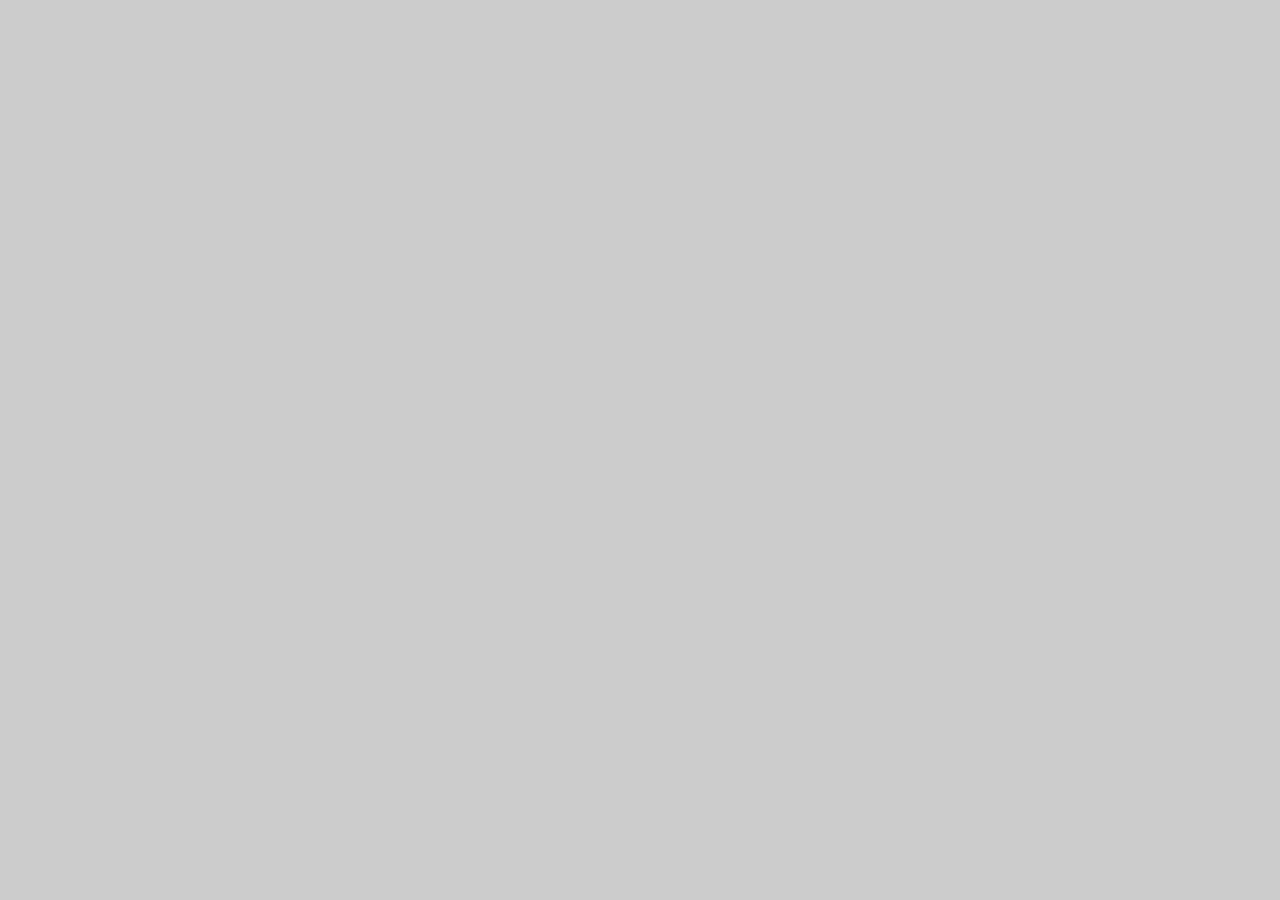
==== index.html @ 68fe043e "style: new font to fit new game theme" ====
<!doctype html>
<html lang="en">
    <head>
        <meta charset="UTF-8" />
        <meta name="viewport" content="width=device-width, initial-scale=1.0" />
        <link rel="shortcut icon" href="./img/3_enemies_chicken/chicken_small/1_walk/1_w.png" type="image/x-icon" />
        <link rel="icon" href="./img/3_enemies_chicken/chicken_small/1_walk/1_w.png" type="image/x-icon" />
        <link rel="stylesheet" href="./style.css" />
        <script type="module" src="./javaScript/game.js"></script>
        <title>El pollo loco</title>
    </head>
    <body>
        <main>
            <h1 id="header" class="hide">LUMENWOOD</h1>
            <p id="rotateMessage" class="hide">Please rotate your device to play.</p>
            <div id="wrprCanvas" class="wrprCanvasStyle hide">
                <!-- canvas -->
                <canvas id="canvas" width="720" height="480"></canvas>
                <!-- overlay -->
                <section id="overlay" class="overlayStyle">
                    <!-- btns top -->
                    <div id="btnsTop" class="btnsTopStyle">
                        <div id="wrprTopBtns">
                            <button id="btnInfo" class="btnsStyle">Info</button>
                            <p id="level" class="levelStyle"></p>
                            <button id="btnMute" class="btnMuteStyle btnsStyle"></button>
                        </div>
                        <div id="btnStartWrpr" class="btnStartWrprStyle">
                            <button id="btnStartGame" class="btnStartGameStyle btnsStyle">Start Game</button>
                        </div>
                    </div>
                    <!-- btns bottom -->
                    <div id="btnsBottom" class="btnsBottomStyle">
                        <section id="btnsPostGame" class="btnsPostGameStyle hide">
                            <button id="btnRestart" class="btnRestartStyle btnsStyle">Restart</button>
                            <button id="btnNextLvl" class="btnNextLvlStyle btnsStyle">Next Level</button>
                            <button id="btnHome" class="btnHomeStyle btnsStyle">Homescreen</button>
                        </section>
                        <section id="sectImpressum" class="wrprImpressum btnsPostGameStyle">
                            <button class="btnsStyle btnImpessum"><a href="html/impressum.html" target="_blank">Impressum</a></button>
                        </section>
                        <!-- btns mobile -->
                        <section id="mobileBtns" class="mobileBtnsStyle hide">
                            <div class="btnSect">
                                <button id="btnLeft" class="btnLeftStyle btnsStyle">
                                    <img src="./img/icons/arrow-left.png" alt="Button left" />
                                </button>
                                <button id="btnRight" class="btnRightStyle btnsStyle">
                                    <img src="./img/icons/arrow-right.png" alt="Button right" />
                                </button>
                            </div>
                            <div class="btnSect">
                                <button id="btnJump" class="btnJumpStyle btnsStyle">
                                    <img src="./img/icons/arrow-up.png" alt="button jump" />
                                </button>
                                <button id="btnThrow" class="btnThrowStyle btnsStyle">
                                    <img src="./img/acorn/acorn-btn.png" alt="button throw" />
                                </button>
                            </div>
                        </section>
                    </div>
                </section>
            </div>
            <!-- dialog game info -->
            <dialog id="gameInfo" closedby="any">
                <div class="wrprDialog">
                    <section id="wrprBtnClose">
                        <button id="btnClose"><img src="./img/icons/close-btn.png" alt="button close dialog"></button>
                    </section>
                    <section>
                        <h2>How to play:</h2>
                        <p>
                            Collect bottles throughout the level. <br />
                            You can throw bottles at chickens to defeat them. Chickens can also be defeated by jumping on them. <br />
                            Be careful not to waste all your bottles — you will need them later to defeat the final boss. The boss can only
                            be defeated by throwing bottles at him.
                        </p>
                    </section>
                    <section id="infoControls">
                        <h2>Controls:</h2>
                        <p>
                            Arrow Up: Jump <br />
                            Arrow Left: Move left <br />
                            Arrow Right: Move right <br />
                            Press D to throw bottles.
                        </p>
                    </section>
                </div>
            </dialog>
        </main>
    </body>
</html>
---- style.css ----
/* #region general */
* {
    margin: 0;
    padding: 0;
    scroll-behavior: smooth;
    box-sizing: border-box;
    text-decoration: none;
    position: relative;
    list-style: none;
    font-size: inherit;
    color: inherit;
    font-family: inherit;
    background: initial;
    border: initial;
}

button {
    cursor: pointer;
}

/* cinzel-decorative-regular - latin */
@font-face {
    font-display: swap; 
    font-family: 'Cinzel Decorative';
    font-style: normal;
    font-weight: 400;
    src: url('./fonts/cinzel-decorative-v19-latin-regular.woff2') format('woff2'); /* Chrome 36+, Opera 23+, Firefox 39+, Safari 12+, iOS 10+ */
}
/* cinzel-decorative-700 - latin */
@font-face {
    font-display: swap; 
    font-family: 'Cinzel Decorative';
    font-style: normal;
    font-weight: 700;
    src: url('./fonts/cinzel-decorative-v19-latin-700.woff2') format('woff2'); /* Chrome 36+, Opera 23+, Firefox 39+, Safari 12+, iOS 10+ */
}
/* cinzel-decorative-900 - latin */
@font-face {
    font-display: swap; 
    font-family: 'Cinzel Decorative';
    font-style: normal;
    font-weight: 900;
    src: url('./fonts/cinzel-decorative-v19-latin-900.woff2') format('woff2'); /* Chrome 36+, Opera 23+, Firefox 39+, Safari 12+, iOS 10+ */
}
/* #endregion */

html {
    height: 100%;
    width: 100%;
}

body {
    height: 100%;
    background: linear-gradient(rgba(0, 0, 0, 0.2), rgba(0, 0, 0, 0.2)), url(./img/5_background/desert-backgr.jpg);
    background-size: cover;
    background-position: bottom;
    background-repeat: no-repeat;
    display: flex;
    flex-direction: column;
    align-items: center;
    font-family: "Cinzel Decorative", serif;
}

.positionCenter {
    justify-content: center;
}

h1 {
    text-align: center;
    margin: 48px;
    font-size: 48px;
    font-weight: 700;
    color: brown;
    text-shadow: 1px 1px 2px rgb(58, 13, 13);
}

#rotateMessage {
    font-size: clamp(1.1rem, 3vw, 1.5rem);
    text-align: center;
    padding: 8px;
}

/* #region canvas */
.wrprCanvasStyle {
    position: relative;
    width: min(720px, 100dvw, calc(100dvh * 1.5));
    aspect-ratio: 720 / 480;

    canvas {
        display: block;
        width: 100%;
        height: 100%;
        border-radius: 20px;
        box-shadow: 1px 1px 5px;
        background-image: url(./img/9_intro_outro_screens/start/startscreen_1.png);
        background-size: cover;
        background-position: center;
        background-repeat: no-repeat;
    }

    /* #region canvas overlay */
    .overlayStyle {
        width: 100%;
        height: 100%;
        position: absolute;
        top: 0;
        z-index: 1;
        display: flex;
        flex-direction: column;
        justify-content: space-between;

        .btnsStyle {
            color: black;
            background-color: #ff9600;
            border: #8c3618 solid 2px;
            border-radius: 15px;
            padding: 4px;
            font-size: clamp(1.1rem, 3vw, 1.5rem);
            font-weight: 700;
            text-shadow: 1px 1px 2px black;
            box-shadow: 1px 1px 5px;
        }

        .btnsStyle:hover {
            transform: scale(1.05);
        }

        .btnsTopStyle {
            width: 100%;
            height: fit-content;
            padding: 8px;
            display: flex;
            justify-content: center;
            flex-direction: column;

            #wrprTopBtns {
                width: 100%;
                display: flex;
                justify-content: space-between;
                align-items: center;

                .btnMuteStyle {
                    font-size: 0;
                    width: clamp(35px, 6vw, 50px);
                    aspect-ratio: 1 / 1;
                    img {
                        width: 100%;
                    }
                }

                .levelStyle {
                    background: none;
                    backdrop-filter: blur(2px);
                    color: black;
                    border: #93cbdf 1px solid;
                    border-radius: 15px;
                    padding: 4px;
                    font-size: clamp(0.9rem, 2vw, 1.1rem);
                    font-weight: 700;
                    text-shadow: 1px 1px 2px #93cbdf;
                    box-shadow: 1px 1px 5px;
                }
            }

            .btnStartWrprStyle {
                width: 100%;
                text-align: center;
            }
        }

        .btnsBottomStyle {
            width: 100%;
        }

        .btnsPostGameStyle {
            width: 100%;
            height: fit-content;
            padding-bottom: 30px;
            display: flex;
            align-items: center;
            justify-content: space-around;
        }

        .wrprImpressum {
            padding-bottom: 10px;

            .btnImpessum {
                font-size: clamp(0.9rem, 2.5vw, 1.2rem);
            }
        }

        .mobileBtnsStyle {
            display: flex;
            justify-content: space-between;
            align-items: center;
            width: 100vw;
            margin-left: calc(50% - 50vw);
            padding-left: 30px;
            padding-right: 30px;
            padding-bottom: 6px;

            div {
                display: flex;
                gap: 20px;
            }

            button {
                font-size: 0;
                border-radius: 10px;
                width: clamp(35px, 6vw, 50px);
                aspect-ratio: 1 / 1;
                -webkit-touch-callout: none;
                -webkit-user-select: none;
                user-select: none;

                img {
                    width: 100%;
                    aspect-ratio: 1 / 1;
                }
            }
        }

        .hide {
            display: none;
        }

        .invisible {
            visibility: hidden;
        }
    }
    /* #endregion */
}

.hide {
    display: none;
}

/* #endregion */

/* #region dialog */
.wrprDialog {
    background-color: blanchedalmond;
    border: #702a0a solid 1px;
    border-radius: 20px;
    height: fit-content;
    font-size: 16px;
    width: clamp(300px, 50dvw, 500px);
    display: flex;
    flex-direction: column;
    gap: 16px;
    padding: 14px;
    position: fixed;
    inset: 0px;
    max-width: 100vw;
    max-height: 100dvh;
    margin: auto;
    z-index: 1;

    #wrprBtnClose {
        text-align: right;

        button {
            img {
                width: 25px;
                height: 25px;
            }
        }

        button:hover {
            transform: scale(1.1);
        }
    }

    h2 {
        margin-bottom: 8px;
    }
}

#gameInfo::backdrop {
    overflow: hidden;
    overscroll-behavior: contain;
    background-color: black;
    opacity: 0.5;
}

/* #endregion */

#impressum {
    font-family: Arial, Helvetica, sans-serif;
}
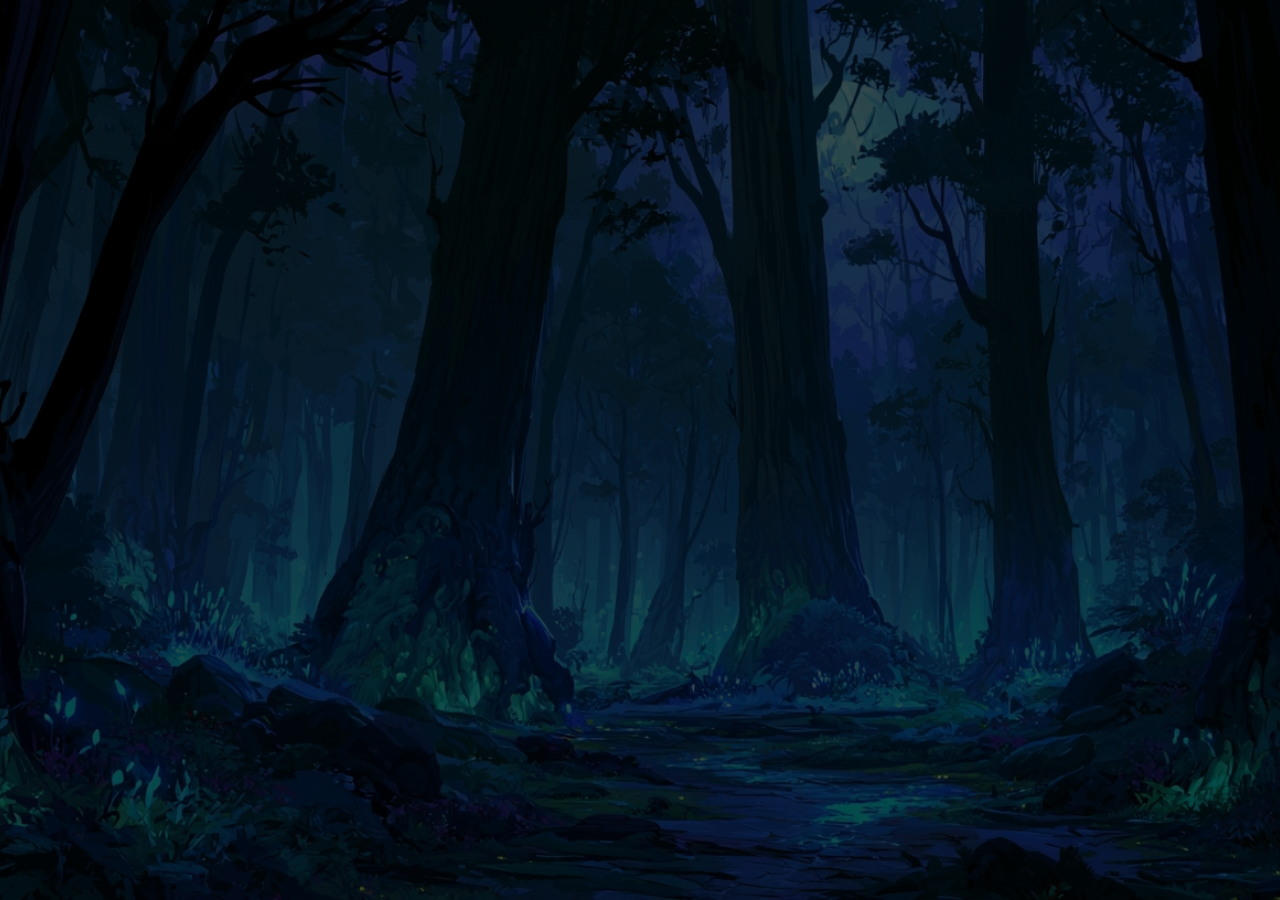
==== commit 336f17e4: "style: new button and other (info and level) ui details changed to fit new game theme" ====
--- a/index.html
+++ b/index.html
@@ -21,9 +21,11 @@
                     <!-- btns top -->
                     <div id="btnsTop" class="btnsTopStyle">
                         <div id="wrprTopBtns">
-                            <button id="btnInfo" class="btnsStyle">Info</button>
-                            <p id="level" class="levelStyle"></p>
-                            <button id="btnMute" class="btnMuteStyle btnsStyle"></button>
+                            <button id="btnInfo" class="btnsStyle btnInfoStyle">Info</button>
+                            <div class="levelStyle">
+                                <p id="level"></p>
+                            </div>
+                            <button id="btnMute" class="btnMuteStyle btnsStyle soundMuted"></button>
                         </div>
                         <div id="btnStartWrpr" class="btnStartWrprStyle">
                             <button id="btnStartGame" class="btnStartGameStyle btnsStyle">Start Game</button>
@@ -34,27 +36,27 @@
                         <section id="btnsPostGame" class="btnsPostGameStyle hide">
                             <button id="btnRestart" class="btnRestartStyle btnsStyle">Restart</button>
                             <button id="btnNextLvl" class="btnNextLvlStyle btnsStyle">Next Level</button>
-                            <button id="btnHome" class="btnHomeStyle btnsStyle">Homescreen</button>
+                            <button id="btnHome" class="btnHomeStyle btnsStyle">Home</button>
                         </section>
-                        <section id="sectImpressum" class="wrprImpressum btnsPostGameStyle">
+                        <section id="sectImpressum" class="wrprImpressum">
                             <button class="btnsStyle btnImpessum"><a href="html/impressum.html" target="_blank">Impressum</a></button>
                         </section>
                         <!-- btns mobile -->
                         <section id="mobileBtns" class="mobileBtnsStyle hide">
                             <div class="btnSect">
                                 <button id="btnLeft" class="btnLeftStyle btnsStyle">
-                                    <img src="./img/icons/arrow-left.png" alt="Button left" />
+                                    <img src="./img/buttons/mobile-btn-left.png" alt="Button left" />
                                 </button>
                                 <button id="btnRight" class="btnRightStyle btnsStyle">
-                                    <img src="./img/icons/arrow-right.png" alt="Button right" />
+                                    <img src="./img/buttons/mobile-btn-right.png" alt="Button right" />
                                 </button>
                             </div>
                             <div class="btnSect">
                                 <button id="btnJump" class="btnJumpStyle btnsStyle">
-                                    <img src="./img/icons/arrow-up.png" alt="button jump" />
+                                    <img src="./img/buttons/mobile-btn-jump.png" alt="button jump" />
                                 </button>
                                 <button id="btnThrow" class="btnThrowStyle btnsStyle">
-                                    <img src="./img/acorn/acorn-btn.png" alt="button throw" />
+                                    <img src="./img/buttons/mobile-btn-acorn.png" alt="button throw" />
                                 </button>
                             </div>
                         </section>
@@ -64,27 +66,31 @@
             <!-- dialog game info -->
             <dialog id="gameInfo" closedby="any">
                 <div class="wrprDialog">
-                    <section id="wrprBtnClose">
-                        <button id="btnClose"><img src="./img/icons/close-btn.png" alt="button close dialog"></button>
-                    </section>
-                    <section>
-                        <h2>How to play:</h2>
-                        <p>
-                            Collect bottles throughout the level. <br />
-                            You can throw bottles at chickens to defeat them. Chickens can also be defeated by jumping on them. <br />
-                            Be careful not to waste all your bottles — you will need them later to defeat the final boss. The boss can only
-                            be defeated by throwing bottles at him.
-                        </p>
-                    </section>
-                    <section id="infoControls">
-                        <h2>Controls:</h2>
-                        <p>
-                            Arrow Up: Jump <br />
-                            Arrow Left: Move left <br />
-                            Arrow Right: Move right <br />
-                            Press D to throw bottles.
-                        </p>
-                    </section>
+                    <div class="padding-wrapper">
+                        <div class="info-content">
+                            <section id="wrprBtnClose">
+                                <button id="btnClose"><img src="./img/icons/close-btn.png" alt="button close dialog"></button>
+                            </section>
+                            <section>
+                                <h2>How to play:</h2>
+                                <p>
+                                    Collect bottles throughout the level. <br />
+                                    You can throw bottles at chickens to defeat them. Chickens can also be defeated by jumping on them. <br />
+                                    Be careful not to waste all your bottles — you will need them later to defeat the final boss. The boss can only
+                                    be defeated by throwing bottles at him.
+                                </p>
+                            </section>
+                            <section id="infoControls">
+                                <h2>Controls:</h2>
+                                <p>
+                                    Arrow Up: Jump <br />
+                                    Arrow Left: Move left <br />
+                                    Arrow Right: Move right <br />
+                                    Press D to throw bottles.
+                                </p>
+                            </section>
+                        </div>
+                    </div>
                 </div>
             </dialog>
         </main>
--- a/style.css
+++ b/style.css
@@ -51,7 +51,7 @@
 
 body {
     height: 100%;
-    background: linear-gradient(rgba(0, 0, 0, 0.2), rgba(0, 0, 0, 0.2)), url(./img/5_background/desert-backgr.jpg);
+    background: linear-gradient(rgba(0, 0, 0, 0.7), rgba(0, 0, 0, 0.7)), url(./img/background-body.jpg);
     background-size: cover;
     background-position: bottom;
     background-repeat: no-repeat;
@@ -91,8 +91,8 @@
         width: 100%;
         height: 100%;
         border-radius: 20px;
-        box-shadow: 1px 1px 5px;
-        background-image: url(./img/9_intro_outro_screens/start/startscreen_1.png);
+        border: 3px solid #7AE4EB;
+        background-image: url(./img/home.jpg);
         background-size: cover;
         background-position: center;
         background-repeat: no-repeat;
@@ -110,15 +110,12 @@
         justify-content: space-between;
 
         .btnsStyle {
-            color: black;
-            background-color: #ff9600;
-            border: #8c3618 solid 2px;
-            border-radius: 15px;
+            background-size: cover;
+            background-repeat: no-repeat;
             padding: 4px;
+            color: #7AE4EB;
             font-size: clamp(1.1rem, 3vw, 1.5rem);
             font-weight: 700;
-            text-shadow: 1px 1px 2px black;
-            box-shadow: 1px 1px 5px;
         }
 
         .btnsStyle:hover {
@@ -139,32 +136,73 @@
                 justify-content: space-between;
                 align-items: center;
 
+                .btnInfoStyle{
+                    background-image: url("./img/buttons/btn-4.png");
+                    background-size: 100% 100%;
+                    height: 40px;
+                    width: 80px;
+
+                    @media (min-width: 700px){
+                        height: 60px;
+                        width: 120px;
+                    }
+                }
+
                 .btnMuteStyle {
                     font-size: 0;
-                    width: clamp(35px, 6vw, 50px);
+                    width: clamp(45px, 6vw, 60px);
                     aspect-ratio: 1 / 1;
-                    img {
-                        width: 100%;
+                    background-size: 100% 100%;
+                }
+
+                .soundMuted{
+                    background-image: url("./img/buttons/btn-mute.png");
+                }
+
+                .soundOn{
+                    background-image: url("./img/buttons/btn-sound.png");
+                }
+
+                .levelStyle {
+                    position: absolute;
+                    top: 50%;
+                    left: 50%;
+                    transform: translate(-50%, -50%);
+                    width: 100px;
+                    height: 40px;
+                    text-align: center;
+                    display: flex;
+                    justify-content: center;
+                    align-items: center;
+                    color: #7AE4EB;
+                    font-size: 14px;
+                    font-weight: 400;
+                    background-image: url("./img/buttons/level-background.png");
+                    background-size: 100% 100%;
+
+                    @media (min-width: 700px){
+                        height: 50px;
+                        width: 120px;
+                        font-size: 16px;
                     }
-                }
-
-                .levelStyle {
-                    background: none;
-                    backdrop-filter: blur(2px);
-                    color: black;
-                    border: #93cbdf 1px solid;
-                    border-radius: 15px;
-                    padding: 4px;
-                    font-size: clamp(0.9rem, 2vw, 1.1rem);
-                    font-weight: 700;
-                    text-shadow: 1px 1px 2px #93cbdf;
-                    box-shadow: 1px 1px 5px;
                 }
             }
 
             .btnStartWrprStyle {
                 width: 100%;
                 text-align: center;
+
+                .btnStartGameStyle{
+                    width: 180px;
+                    height: 40px;
+                    background-image: url("./img/buttons/btn-2.png");
+                    background-size: 100% 100%;
+
+                    @media (min-width: 700px){
+                        height: 60px;
+                        width: 210px;
+                    }
+                }
             }
         }
 
@@ -179,13 +217,33 @@
             display: flex;
             align-items: center;
             justify-content: space-around;
+
+            button{
+                background-image: url("./img/buttons/btn-2.png");
+                background-size: 100% 100%;
+                height: 50px;
+                width: 140px;
+
+                @media (min-width: 700px){
+                    height: 60px;
+                    width: 190px;
+                }
+            }
         }
 
         .wrprImpressum {
             padding-bottom: 10px;
+            padding-right: 10px;
+            display: flex;
+            align-items: center;
+            justify-content: end;
 
             .btnImpessum {
-                font-size: clamp(0.9rem, 2.5vw, 1.2rem);
+                font-size: 14px;
+                background-image: url("./img/buttons/btn-3.png");
+                background-size: 100% 100%;
+                height: 30px;
+                width: 110px;
             }
         }
 
@@ -239,16 +297,16 @@
 
 /* #region dialog */
 .wrprDialog {
-    background-color: blanchedalmond;
-    border: #702a0a solid 1px;
-    border-radius: 20px;
-    height: fit-content;
-    font-size: 16px;
-    width: clamp(300px, 50dvw, 500px);
+    background-image: url("./img/buttons/backgr-game-info.png");
+    background-size: 100% 100%;
+    color: white;
+    font-size: 14px;
+    width: clamp(300px, 60dvw, 600px);
+    height: clamp(300px, 60dvw, 600px);
+    aspect-ratio: 1/1;
     display: flex;
     flex-direction: column;
     gap: 16px;
-    padding: 14px;
     position: fixed;
     inset: 0px;
     max-width: 100vw;
@@ -256,6 +314,32 @@
     margin: auto;
     z-index: 1;
 
+    .padding-wrapper{
+        padding: 60px;
+
+        @media (min-width: 850px){
+            padding: 80px;
+        }
+    }
+
+    .info-content{
+        height: calc(clamp(300px, 60dvw, 600px) - 120px);
+        max-height: calc(100dvh - 120px);
+        box-sizing: border-box;
+        overflow-y: auto;
+        scrollbar-width: thin;
+        scrollbar-color: #7AE4EB transparent;
+        padding-right: 16px;
+        box-shadow: 0 4px 2px -2px #7AE4EB;
+        
+
+        @media (min-width: 850px){
+        height: calc(clamp(300px, 60dvw, 600px) - 160px);
+        max-height: calc(100dvh - 160px);
+        box-shadow: none;
+        }
+    }
+
     #wrprBtnClose {
         text-align: right;
 
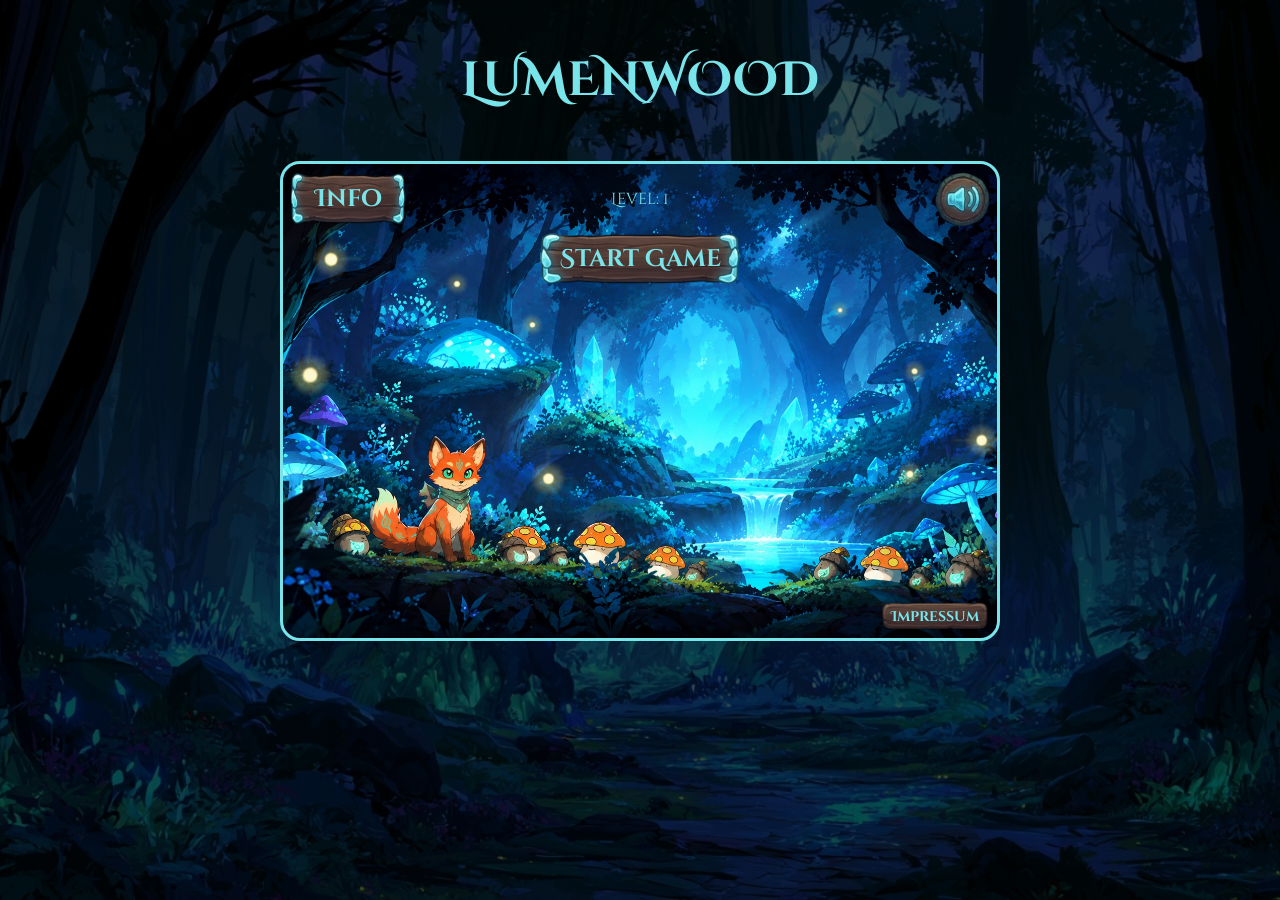
==== commit 09a72df6: "style: format with prettier" ====
--- a/index.html
+++ b/index.html
@@ -1,98 +1,110 @@
 <!doctype html>
 <html lang="en">
-    <head>
-        <meta charset="UTF-8" />
-        <meta name="viewport" content="width=device-width, initial-scale=1.0" />
-        <link rel="shortcut icon" href="./img/3_enemies_chicken/chicken_small/1_walk/1_w.png" type="image/x-icon" />
-        <link rel="icon" href="./img/3_enemies_chicken/chicken_small/1_walk/1_w.png" type="image/x-icon" />
-        <link rel="stylesheet" href="./style.css" />
-        <script type="module" src="./javaScript/game.js"></script>
-        <title>El pollo loco</title>
-    </head>
-    <body>
-        <main>
-            <h1 id="header" class="hide">LUMENWOOD</h1>
-            <p id="rotateMessage" class="hide">Please rotate your device to play.</p>
-            <div id="wrprCanvas" class="wrprCanvasStyle hide">
-                <!-- canvas -->
-                <canvas id="canvas" width="720" height="480"></canvas>
-                <!-- overlay -->
-                <section id="overlay" class="overlayStyle">
-                    <!-- btns top -->
-                    <div id="btnsTop" class="btnsTopStyle">
-                        <div id="wrprTopBtns">
-                            <button id="btnInfo" class="btnsStyle btnInfoStyle">Info</button>
-                            <div class="levelStyle">
-                                <p id="level"></p>
-                            </div>
-                            <button id="btnMute" class="btnMuteStyle btnsStyle soundMuted"></button>
-                        </div>
-                        <div id="btnStartWrpr" class="btnStartWrprStyle">
-                            <button id="btnStartGame" class="btnStartGameStyle btnsStyle">Start Game</button>
-                        </div>
-                    </div>
-                    <!-- btns bottom -->
-                    <div id="btnsBottom" class="btnsBottomStyle">
-                        <section id="btnsPostGame" class="btnsPostGameStyle hide">
-                            <button id="btnRestart" class="btnRestartStyle btnsStyle">Restart</button>
-                            <button id="btnNextLvl" class="btnNextLvlStyle btnsStyle">Next Level</button>
-                            <button id="btnHome" class="btnHomeStyle btnsStyle">Home</button>
-                        </section>
-                        <section id="sectImpressum" class="wrprImpressum">
-                            <button class="btnsStyle btnImpessum"><a href="html/impressum.html" target="_blank">Impressum</a></button>
-                        </section>
-                        <!-- btns mobile -->
-                        <section id="mobileBtns" class="mobileBtnsStyle hide">
-                            <div class="btnSect">
-                                <button id="btnLeft" class="btnLeftStyle btnsStyle">
-                                    <img src="./img/buttons/mobile-btn-left.png" alt="Button left" />
-                                </button>
-                                <button id="btnRight" class="btnRightStyle btnsStyle">
-                                    <img src="./img/buttons/mobile-btn-right.png" alt="Button right" />
-                                </button>
-                            </div>
-                            <div class="btnSect">
-                                <button id="btnJump" class="btnJumpStyle btnsStyle">
-                                    <img src="./img/buttons/mobile-btn-jump.png" alt="button jump" />
-                                </button>
-                                <button id="btnThrow" class="btnThrowStyle btnsStyle">
-                                    <img src="./img/buttons/mobile-btn-acorn.png" alt="button throw" />
-                                </button>
-                            </div>
-                        </section>
-                    </div>
-                </section>
-            </div>
-            <!-- dialog game info -->
-            <dialog id="gameInfo" closedby="any">
-                <div class="wrprDialog">
-                    <div class="padding-wrapper">
-                        <div class="info-content">
-                            <section id="wrprBtnClose">
-                                <button id="btnClose"><img src="./img/icons/close-btn.png" alt="button close dialog"></button>
-                            </section>
-                            <section>
-                                <h2>How to play:</h2>
-                                <p>
-                                    Collect bottles throughout the level. <br />
-                                    You can throw bottles at chickens to defeat them. Chickens can also be defeated by jumping on them. <br />
-                                    Be careful not to waste all your bottles — you will need them later to defeat the final boss. The boss can only
-                                    be defeated by throwing bottles at him.
-                                </p>
-                            </section>
-                            <section id="infoControls">
-                                <h2>Controls:</h2>
-                                <p>
-                                    Arrow Up: Jump <br />
-                                    Arrow Left: Move left <br />
-                                    Arrow Right: Move right <br />
-                                    Press D to throw bottles.
-                                </p>
-                            </section>
-                        </div>
-                    </div>
-                </div>
-            </dialog>
-        </main>
-    </body>
+	<head>
+		<meta charset="UTF-8" />
+		<meta name="viewport" content="width=device-width, initial-scale=1.0" />
+		<link rel="shortcut icon" href="./img/favicon.png" type="image/x-icon" />
+		<link rel="icon" href="./img/favicon.png" type="image/x-icon" />
+		<link rel="stylesheet" href="./style.css" />
+		<script type="module" src="./javaScript/game.js"></script>
+		<title>Lumenwood</title>
+	</head>
+	<body>
+		<main>
+			<h1 id="header" class="hide">LUMENWOOD</h1>
+			<p id="rotateMessage" class="hide">Please rotate your device to play.</p>
+			<div id="wrprCanvas" class="wrprCanvasStyle hide">
+				<!-- canvas -->
+				<canvas id="canvas" width="720" height="480"></canvas>
+				<!-- overlay -->
+				<section id="overlay" class="overlayStyle">
+					<!-- btns top -->
+					<div id="btnsTop" class="btnsTopStyle">
+						<div id="wrprTopBtns">
+							<button id="btnInfo" class="btnsStyle btnInfoStyle">Info</button>
+							<div class="levelStyle">
+								<p id="level"></p>
+							</div>
+							<button id="btnMute" class="btnMuteStyle btnsStyle soundMuted"></button>
+						</div>
+						<div id="btnStartWrpr" class="btnStartWrprStyle">
+							<button id="btnStartGame" class="btnStartGameStyle btnsStyle">Start Game</button>
+						</div>
+					</div>
+					<!-- btns bottom -->
+					<div id="btnsBottom" class="btnsBottomStyle">
+						<section id="btnsPostGame" class="btnsPostGameStyle hide">
+							<button id="btnRestart" class="btnRestartStyle btnsStyle">Restart</button>
+							<button id="btnNextLvl" class="btnNextLvlStyle btnsStyle">Next Level</button>
+							<button id="btnHome" class="btnHomeStyle btnsStyle">Home</button>
+						</section>
+						<section id="sectImpressum" class="wrprImpressum">
+							<button class="btnsStyle btnImpessum"><a href="html/impressum.html" target="_blank">Impressum</a></button>
+						</section>
+						<!-- btns mobile -->
+						<section id="mobileBtns" class="mobileBtnsStyle hide">
+							<div class="btnSect">
+								<button id="btnLeft" class="btnLeftStyle btnsStyle">
+									<img src="./img/buttons/mobile-btn-left.png" alt="Button left" />
+								</button>
+								<button id="btnRight" class="btnRightStyle btnsStyle">
+									<img src="./img/buttons/mobile-btn-right.png" alt="Button right" />
+								</button>
+							</div>
+							<div class="btnSect">
+								<button id="btnJump" class="btnJumpStyle btnsStyle">
+									<img src="./img/buttons/mobile-btn-jump.png" alt="button jump" />
+								</button>
+								<button id="btnThrow" class="btnThrowStyle btnsStyle">
+									<img src="./img/buttons/mobile-btn-acorn.png" alt="button throw" />
+								</button>
+							</div>
+						</section>
+					</div>
+				</section>
+			</div>
+			<!-- dialog game info -->
+			<dialog id="gameInfo" closedby="any">
+				<div class="wrprDialog">
+					<div class="padding-wrapper">
+						<div class="info-content">
+							<section id="wrprBtnClose">
+								<button id="btnClose"><img src="./img/buttons/btn-close.png" alt="button close dialog" /></button>
+							</section>
+							<section>
+								<h2>How to play:</h2>
+								<p>
+									Collect acorns throughout the level. <br />
+									You can throw acorns at mushrooms to defeat them. Mushrooms can also be defeated by jumping on them. <br />
+									Be careful not to waste all your acorns — you will need them later to defeat the final boss. The boss can only be defeated
+									by throwing acorns at him.
+								</p>
+							</section>
+							<section id="infoControls">
+								<h2>Controls:</h2>
+								<div class="key-controls">
+									<div>
+										<img src="./img/icons/key-up.png" alt="icon keyboard key arrow up" />
+										<p>Jump</p>
+									</div>
+									<div>
+										<img src="./img/icons/key-left.png" alt="icon keyboard key arrow left" />
+										<p>Left</p>
+									</div>
+									<div>
+										<img src="./img/icons/key-right.png" alt="icon keyboard key arrow right" />
+										<p>Right</p>
+									</div>
+									<div>
+										<img src="./img/icons/key-d.png" alt="icon keyboard key D" />
+										<p>Throw</p>
+									</div>
+								</div>
+							</section>
+						</div>
+					</div>
+				</div>
+			</dialog>
+		</main>
+	</body>
 </html>
--- a/style.css
+++ b/style.css
@@ -1,374 +1,396 @@
 /* #region general */
 * {
-    margin: 0;
-    padding: 0;
-    scroll-behavior: smooth;
-    box-sizing: border-box;
-    text-decoration: none;
-    position: relative;
-    list-style: none;
-    font-size: inherit;
-    color: inherit;
-    font-family: inherit;
-    background: initial;
-    border: initial;
+	margin: 0;
+	padding: 0;
+	scroll-behavior: smooth;
+	box-sizing: border-box;
+	text-decoration: none;
+	position: relative;
+	list-style: none;
+	font-size: inherit;
+	color: inherit;
+	font-family: inherit;
+	background: initial;
+	border: initial;
 }
 
 button {
-    cursor: pointer;
+	cursor: pointer;
 }
 
 /* cinzel-decorative-regular - latin */
 @font-face {
-    font-display: swap; 
-    font-family: 'Cinzel Decorative';
-    font-style: normal;
-    font-weight: 400;
-    src: url('./fonts/cinzel-decorative-v19-latin-regular.woff2') format('woff2'); /* Chrome 36+, Opera 23+, Firefox 39+, Safari 12+, iOS 10+ */
+	font-display: swap;
+	font-family: "Cinzel Decorative";
+	font-style: normal;
+	font-weight: 400;
+	src: url("./fonts/cinzel-decorative-v19-latin-regular.woff2") format("woff2"); /* Chrome 36+, Opera 23+, Firefox 39+, Safari 12+, iOS 10+ */
 }
 /* cinzel-decorative-700 - latin */
 @font-face {
-    font-display: swap; 
-    font-family: 'Cinzel Decorative';
-    font-style: normal;
-    font-weight: 700;
-    src: url('./fonts/cinzel-decorative-v19-latin-700.woff2') format('woff2'); /* Chrome 36+, Opera 23+, Firefox 39+, Safari 12+, iOS 10+ */
+	font-display: swap;
+	font-family: "Cinzel Decorative";
+	font-style: normal;
+	font-weight: 700;
+	src: url("./fonts/cinzel-decorative-v19-latin-700.woff2") format("woff2"); /* Chrome 36+, Opera 23+, Firefox 39+, Safari 12+, iOS 10+ */
 }
 /* cinzel-decorative-900 - latin */
 @font-face {
-    font-display: swap; 
-    font-family: 'Cinzel Decorative';
-    font-style: normal;
-    font-weight: 900;
-    src: url('./fonts/cinzel-decorative-v19-latin-900.woff2') format('woff2'); /* Chrome 36+, Opera 23+, Firefox 39+, Safari 12+, iOS 10+ */
+	font-display: swap;
+	font-family: "Cinzel Decorative";
+	font-style: normal;
+	font-weight: 900;
+	src: url("./fonts/cinzel-decorative-v19-latin-900.woff2") format("woff2"); /* Chrome 36+, Opera 23+, Firefox 39+, Safari 12+, iOS 10+ */
 }
 /* #endregion */
 
 html {
-    height: 100%;
-    width: 100%;
+	height: 100%;
+	width: 100%;
 }
 
 body {
-    height: 100%;
-    background: linear-gradient(rgba(0, 0, 0, 0.7), rgba(0, 0, 0, 0.7)), url(./img/background-body.jpg);
-    background-size: cover;
-    background-position: bottom;
-    background-repeat: no-repeat;
-    display: flex;
-    flex-direction: column;
-    align-items: center;
-    font-family: "Cinzel Decorative", serif;
+	height: 100%;
+	background: linear-gradient(rgba(0, 0, 0, 0.7), rgba(0, 0, 0, 0.7)), url(./img/background-body.jpg);
+	background-size: cover;
+	background-position: bottom;
+	background-repeat: no-repeat;
+	display: flex;
+	flex-direction: column;
+	align-items: center;
+	font-family: "Cinzel Decorative", serif;
 }
 
 .positionCenter {
-    justify-content: center;
+	justify-content: center;
 }
 
 h1 {
-    text-align: center;
-    margin: 48px;
-    font-size: 48px;
-    font-weight: 700;
-    color: brown;
-    text-shadow: 1px 1px 2px rgb(58, 13, 13);
+	text-align: center;
+	margin: 48px;
+	font-size: 48px;
+	font-weight: 700;
+	color: #7ae4eb;
 }
 
 #rotateMessage {
-    font-size: clamp(1.1rem, 3vw, 1.5rem);
-    text-align: center;
-    padding: 8px;
+	font-size: clamp(1.1rem, 3vw, 1.5rem);
+	text-align: center;
+	padding: 8px;
 }
 
 /* #region canvas */
 .wrprCanvasStyle {
-    position: relative;
-    width: min(720px, 100dvw, calc(100dvh * 1.5));
-    aspect-ratio: 720 / 480;
-
-    canvas {
-        display: block;
-        width: 100%;
-        height: 100%;
-        border-radius: 20px;
-        border: 3px solid #7AE4EB;
-        background-image: url(./img/home.jpg);
-        background-size: cover;
-        background-position: center;
-        background-repeat: no-repeat;
-    }
-
-    /* #region canvas overlay */
-    .overlayStyle {
-        width: 100%;
-        height: 100%;
-        position: absolute;
-        top: 0;
-        z-index: 1;
-        display: flex;
-        flex-direction: column;
-        justify-content: space-between;
-
-        .btnsStyle {
-            background-size: cover;
-            background-repeat: no-repeat;
-            padding: 4px;
-            color: #7AE4EB;
-            font-size: clamp(1.1rem, 3vw, 1.5rem);
-            font-weight: 700;
-        }
-
-        .btnsStyle:hover {
-            transform: scale(1.05);
-        }
-
-        .btnsTopStyle {
-            width: 100%;
-            height: fit-content;
-            padding: 8px;
-            display: flex;
-            justify-content: center;
-            flex-direction: column;
-
-            #wrprTopBtns {
-                width: 100%;
-                display: flex;
-                justify-content: space-between;
-                align-items: center;
-
-                .btnInfoStyle{
-                    background-image: url("./img/buttons/btn-4.png");
-                    background-size: 100% 100%;
-                    height: 40px;
-                    width: 80px;
-
-                    @media (min-width: 700px){
-                        height: 60px;
-                        width: 120px;
-                    }
-                }
-
-                .btnMuteStyle {
-                    font-size: 0;
-                    width: clamp(45px, 6vw, 60px);
-                    aspect-ratio: 1 / 1;
-                    background-size: 100% 100%;
-                }
-
-                .soundMuted{
-                    background-image: url("./img/buttons/btn-mute.png");
-                }
-
-                .soundOn{
-                    background-image: url("./img/buttons/btn-sound.png");
-                }
-
-                .levelStyle {
-                    position: absolute;
-                    top: 50%;
-                    left: 50%;
-                    transform: translate(-50%, -50%);
-                    width: 100px;
-                    height: 40px;
-                    text-align: center;
-                    display: flex;
-                    justify-content: center;
-                    align-items: center;
-                    color: #7AE4EB;
-                    font-size: 14px;
-                    font-weight: 400;
-                    background-image: url("./img/buttons/level-background.png");
-                    background-size: 100% 100%;
-
-                    @media (min-width: 700px){
-                        height: 50px;
-                        width: 120px;
-                        font-size: 16px;
-                    }
-                }
-            }
-
-            .btnStartWrprStyle {
-                width: 100%;
-                text-align: center;
-
-                .btnStartGameStyle{
-                    width: 180px;
-                    height: 40px;
-                    background-image: url("./img/buttons/btn-2.png");
-                    background-size: 100% 100%;
-
-                    @media (min-width: 700px){
-                        height: 60px;
-                        width: 210px;
-                    }
-                }
-            }
-        }
-
-        .btnsBottomStyle {
-            width: 100%;
-        }
-
-        .btnsPostGameStyle {
-            width: 100%;
-            height: fit-content;
-            padding-bottom: 30px;
-            display: flex;
-            align-items: center;
-            justify-content: space-around;
-
-            button{
-                background-image: url("./img/buttons/btn-2.png");
-                background-size: 100% 100%;
-                height: 50px;
-                width: 140px;
-
-                @media (min-width: 700px){
-                    height: 60px;
-                    width: 190px;
-                }
-            }
-        }
-
-        .wrprImpressum {
-            padding-bottom: 10px;
-            padding-right: 10px;
-            display: flex;
-            align-items: center;
-            justify-content: end;
-
-            .btnImpessum {
-                font-size: 14px;
-                background-image: url("./img/buttons/btn-3.png");
-                background-size: 100% 100%;
-                height: 30px;
-                width: 110px;
-            }
-        }
-
-        .mobileBtnsStyle {
-            display: flex;
-            justify-content: space-between;
-            align-items: center;
-            width: 100vw;
-            margin-left: calc(50% - 50vw);
-            padding-left: 30px;
-            padding-right: 30px;
-            padding-bottom: 6px;
-
-            div {
-                display: flex;
-                gap: 20px;
-            }
-
-            button {
-                font-size: 0;
-                border-radius: 10px;
-                width: clamp(35px, 6vw, 50px);
-                aspect-ratio: 1 / 1;
-                -webkit-touch-callout: none;
-                -webkit-user-select: none;
-                user-select: none;
-
-                img {
-                    width: 100%;
-                    aspect-ratio: 1 / 1;
-                }
-            }
-        }
-
-        .hide {
-            display: none;
-        }
-
-        .invisible {
-            visibility: hidden;
-        }
-    }
-    /* #endregion */
+	position: relative;
+	width: min(720px, 100dvw, calc(100dvh * 1.5));
+	aspect-ratio: 720 / 480;
+
+	canvas {
+		display: block;
+		width: 100%;
+		height: 100%;
+		border-radius: 20px;
+		border: 3px solid #7ae4eb;
+		background-image: url(./img/home.jpg);
+		background-size: cover;
+		background-position: center;
+		background-repeat: no-repeat;
+	}
+
+	/* #region canvas overlay */
+	.overlayStyle {
+		width: 100%;
+		height: 100%;
+		position: absolute;
+		top: 0;
+		z-index: 1;
+		display: flex;
+		flex-direction: column;
+		justify-content: space-between;
+
+		.btnsStyle {
+			background-size: cover;
+			background-repeat: no-repeat;
+			padding: 4px;
+			color: #7ae4eb;
+			font-size: clamp(1.1rem, 3vw, 1.5rem);
+			font-weight: 700;
+		}
+
+		.btnsStyle:hover {
+			transform: scale(1.05);
+		}
+
+		.btnsTopStyle {
+			width: 100%;
+			height: fit-content;
+			padding: 8px;
+			display: flex;
+			justify-content: center;
+			flex-direction: column;
+
+			#wrprTopBtns {
+				width: 100%;
+				display: flex;
+				justify-content: space-between;
+				align-items: center;
+
+				.btnInfoStyle {
+					background-image: url("./img/buttons/btn-4.png");
+					background-size: 100% 100%;
+					height: 40px;
+					width: 80px;
+
+					@media (min-width: 700px) {
+						height: 60px;
+						width: 120px;
+					}
+				}
+
+				.btnMuteStyle {
+					font-size: 0;
+					width: clamp(45px, 6vw, 60px);
+					aspect-ratio: 1 / 1;
+					background-size: 100% 100%;
+				}
+
+				.soundMuted {
+					background-image: url("./img/buttons/btn-mute.png");
+				}
+
+				.soundOn {
+					background-image: url("./img/buttons/btn-sound.png");
+				}
+
+				.levelStyle {
+					position: absolute;
+					top: 50%;
+					left: 50%;
+					transform: translate(-50%, -50%);
+					width: 100px;
+					height: 40px;
+					text-align: center;
+					display: flex;
+					justify-content: center;
+					align-items: center;
+					color: #7ae4eb;
+					font-size: 14px;
+					font-weight: 400;
+					background-image: url("./img/buttons/level-background.png");
+					background-size: 100% 100%;
+
+					@media (min-width: 700px) {
+						height: 50px;
+						width: 120px;
+						font-size: 16px;
+					}
+				}
+			}
+
+			.btnStartWrprStyle {
+				width: 100%;
+				text-align: center;
+
+				.btnStartGameStyle {
+					width: 180px;
+					height: 40px;
+					background-image: url("./img/buttons/btn-2.png");
+					background-size: 100% 100%;
+
+					@media (min-width: 700px) {
+						height: 60px;
+						width: 210px;
+					}
+				}
+			}
+		}
+
+		.btnsBottomStyle {
+			width: 100%;
+		}
+
+		.btnsPostGameStyle {
+			width: 100%;
+			height: fit-content;
+			padding-bottom: 30px;
+			display: flex;
+			align-items: center;
+			justify-content: space-around;
+
+			button {
+				background-image: url("./img/buttons/btn-2.png");
+				background-size: 100% 100%;
+				height: 50px;
+				width: 140px;
+
+				@media (min-width: 700px) {
+					height: 60px;
+					width: 190px;
+				}
+			}
+		}
+
+		.wrprImpressum {
+			padding-bottom: 10px;
+			padding-right: 10px;
+			display: flex;
+			align-items: center;
+			justify-content: end;
+
+			.btnImpessum {
+				font-size: 14px;
+				background-image: url("./img/buttons/btn-3.png");
+				background-size: 100% 100%;
+				height: 30px;
+				width: 110px;
+			}
+		}
+
+		.mobileBtnsStyle {
+			display: flex;
+			justify-content: space-between;
+			align-items: center;
+			width: 100vw;
+			margin-left: calc(50% - 50vw);
+			padding-left: 30px;
+			padding-right: 30px;
+			padding-bottom: 6px;
+
+			div {
+				display: flex;
+				gap: 20px;
+			}
+
+			button {
+				font-size: 0;
+				border-radius: 10px;
+				width: clamp(35px, 6vw, 50px);
+				aspect-ratio: 1 / 1;
+				-webkit-touch-callout: none;
+				-webkit-user-select: none;
+				user-select: none;
+
+				img {
+					width: 100%;
+					aspect-ratio: 1 / 1;
+				}
+			}
+		}
+
+		.hide {
+			display: none;
+		}
+
+		.invisible {
+			visibility: hidden;
+		}
+	}
+	/* #endregion */
 }
 
 .hide {
-    display: none;
+	display: none;
 }
 
 /* #endregion */
 
 /* #region dialog */
 .wrprDialog {
-    background-image: url("./img/buttons/backgr-game-info.png");
-    background-size: 100% 100%;
-    color: white;
-    font-size: 14px;
-    width: clamp(300px, 60dvw, 600px);
-    height: clamp(300px, 60dvw, 600px);
-    aspect-ratio: 1/1;
-    display: flex;
-    flex-direction: column;
-    gap: 16px;
-    position: fixed;
-    inset: 0px;
-    max-width: 100vw;
-    max-height: 100dvh;
-    margin: auto;
-    z-index: 1;
-
-    .padding-wrapper{
-        padding: 60px;
-
-        @media (min-width: 850px){
-            padding: 80px;
-        }
-    }
-
-    .info-content{
-        height: calc(clamp(300px, 60dvw, 600px) - 120px);
-        max-height: calc(100dvh - 120px);
-        box-sizing: border-box;
-        overflow-y: auto;
-        scrollbar-width: thin;
-        scrollbar-color: #7AE4EB transparent;
-        padding-right: 16px;
-        box-shadow: 0 4px 2px -2px #7AE4EB;
-        
-
-        @media (min-width: 850px){
-        height: calc(clamp(300px, 60dvw, 600px) - 160px);
-        max-height: calc(100dvh - 160px);
-        box-shadow: none;
-        }
-    }
-
-    #wrprBtnClose {
-        text-align: right;
-
-        button {
-            img {
-                width: 25px;
-                height: 25px;
-            }
-        }
-
-        button:hover {
-            transform: scale(1.1);
-        }
-    }
-
-    h2 {
-        margin-bottom: 8px;
-    }
+	background-image: url("./img/buttons/backgr-game-info.png");
+	background-size: 100% 100%;
+	color: white;
+	font-size: 14px;
+	width: clamp(300px, 60dvw, 600px);
+	height: clamp(300px, 60dvw, 600px);
+	aspect-ratio: 1/1;
+	display: flex;
+	flex-direction: column;
+	gap: 16px;
+	position: fixed;
+	inset: 0px;
+	max-width: 100vw;
+	max-height: 100dvh;
+	margin: auto;
+	z-index: 1;
+
+	.padding-wrapper {
+		padding: 60px;
+
+		@media (min-width: 850px) {
+			padding: 90px 80px;
+		}
+	}
+
+	.info-content {
+		height: calc(clamp(300px, 60dvw, 600px) - 120px);
+		max-height: calc(100dvh - 120px);
+		box-sizing: border-box;
+		overflow-y: auto;
+		scrollbar-width: thin;
+		scrollbar-color: #7ae4eb transparent;
+		padding-right: 16px;
+		box-shadow: 0 4px 2px -2px #7ae4eb;
+
+		@media (min-width: 850px) {
+			height: calc(clamp(300px, 60dvw, 600px) - 180px);
+			max-height: calc(100dvh - 180px);
+			box-shadow: none;
+		}
+	}
+
+	#wrprBtnClose {
+		text-align: right;
+		padding: 6px;
+
+		button {
+			img {
+				width: 25px;
+				height: 25px;
+			}
+		}
+
+		button:hover {
+			transform: scale(1.1);
+		}
+	}
+
+	h2 {
+		margin-bottom: 8px;
+		font-size: 16px;
+	}
+
+	#infoControls {
+		margin-top: 16px;
+	}
+
+	.key-controls {
+		display: grid;
+		grid-template-columns: 1fr 1fr 1fr 1fr;
+
+		div {
+			display: flex;
+			flex-direction: column;
+			align-items: center;
+			justify-content: center;
+			gap: 8px;
+		}
+	}
 }
 
 #gameInfo::backdrop {
-    overflow: hidden;
-    overscroll-behavior: contain;
-    background-color: black;
-    opacity: 0.5;
+	overflow: hidden;
+	overscroll-behavior: contain;
+	background-color: black;
+	opacity: 0.5;
 }
 
 /* #endregion */
 
 #impressum {
-    font-family: Arial, Helvetica, sans-serif;
-}
+	font-family: Arial, Helvetica, sans-serif;
+	color: white;
+
+	h2 {
+		margin-bottom: 6px;
+	}
+}
